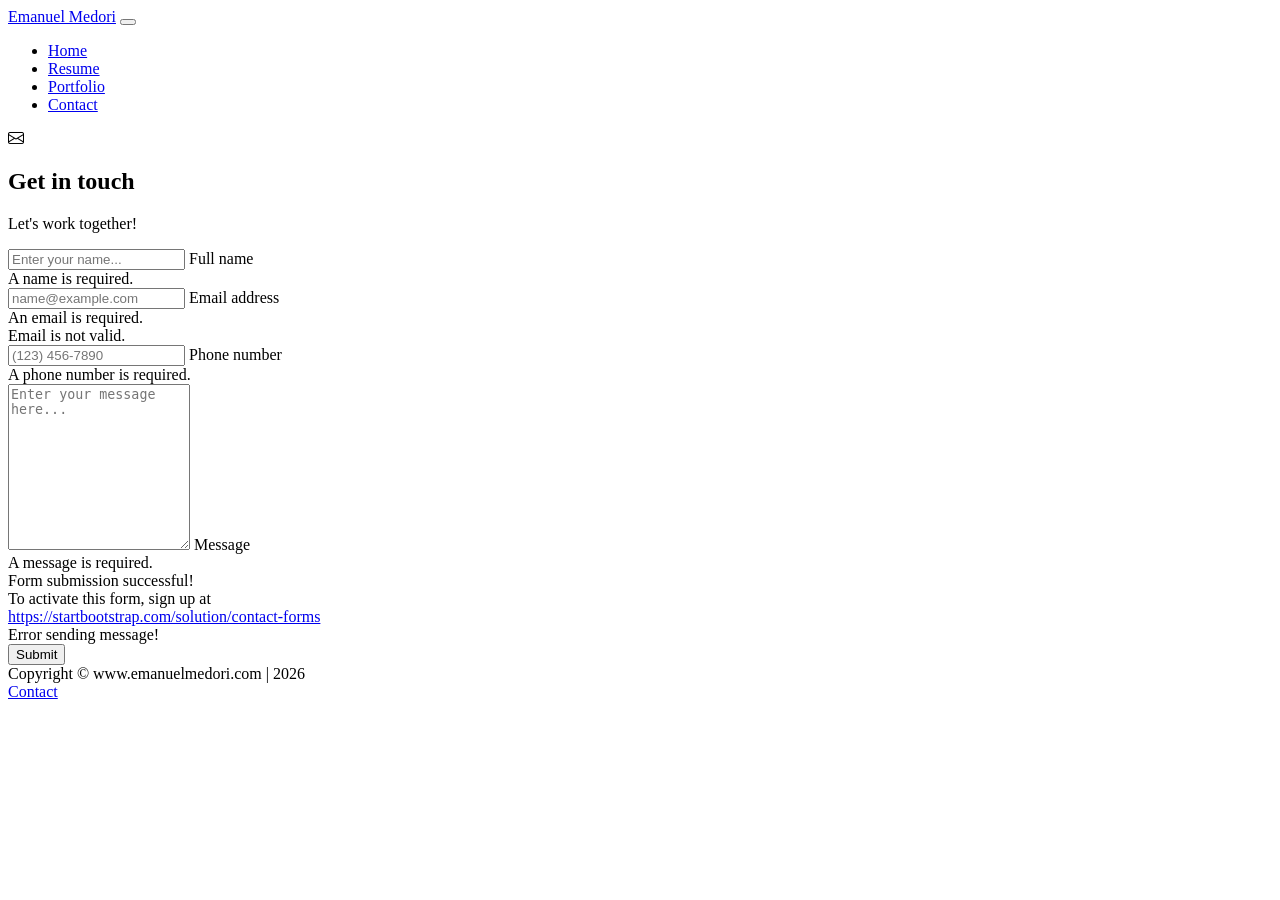
==== contact.html @ 37f16892 "Add files via upload" ====
<!DOCTYPE html>
<html lang="en">
    <head>
        <meta charset="utf-8" />
        <meta name="viewport" content="width=device-width, initial-scale=1, shrink-to-fit=no" />
        <meta name="description" content />
        <meta name="author" content />
        <title>Emanuel MedorI – Resume Website</title>
        <!-- Favicon-->
        <link rel="icon" type="image/x-icon" href="assets/favicon.ico" />
        <!-- Custom Google font-->
        <link rel="preconnect" href="https://fonts.googleapis.com" />
        <link rel="preconnect" href="https://fonts.gstatic.com" crossorigin />
        <link href="https://fonts.googleapis.com/css2?family=Plus+Jakarta+Sans:wght@100;200;300;400;500;600;700;800;900&amp;display=swap" rel="stylesheet" />
        <!-- Bootstrap icons-->
        <link href="https://cdn.jsdelivr.net/npm/bootstrap-icons@1.8.1/font/bootstrap-icons.css" rel="stylesheet" />
        <!-- Core theme CSS (includes Bootstrap)-->
        <link href="css/styles.css" rel="stylesheet" />
    </head>
    <body class="d-flex flex-column">
        <main class="flex-shrink-0">
            <!-- Navigation-->
            <nav class="navbar navbar-expand-lg navbar-light bg-white py-3">
                <div class="container px-5">
                    <a class="navbar-brand" href="index.html"><span class="fw-bolder text-primary">Emanuel Medori</span></a>
                    <button class="navbar-toggler" type="button" data-bs-toggle="collapse" data-bs-target="#navbarSupportedContent" aria-controls="navbarSupportedContent" aria-expanded="false" aria-label="Toggle navigation"><span class="navbar-toggler-icon"></span></button>
                    <div class="collapse navbar-collapse" id="navbarSupportedContent">
                        <ul class="navbar-nav ms-auto mb-2 mb-lg-0 small fw-bolder">
                            <li class="nav-item"><a class="nav-link" href="index.html">Home</a></li>
                            <li class="nav-item"><a class="nav-link" href="resume.html">Resume</a></li>
                            <li class="nav-item"><a class="nav-link" href="projects.html">Portfolio</a></li>
                            <li class="nav-item"><a class="nav-link" href="contact.html">Contact</a></li>
                        </ul>
                    </div>
                </div>
            </nav>
            <!-- Page content-->
            <section class="py-5">
                <div class="container px-5">
                    <!-- Contact form-->
                    <div class="bg-light rounded-4 py-5 px-4 px-md-5">
                        <div class="text-center mb-5">
                            <div class="feature bg-primary bg-gradient-primary-to-secondary text-white rounded-3 mb-3"><i class="bi bi-envelope"></i></div>
                            <h1 class="fw-bolder">Get in touch</h1>
                            <p class="lead fw-normal text-muted mb-0">Let's work together!</p>
                        </div>
                        <div class="row gx-5 justify-content-center">
                            <div class="col-lg-8 col-xl-6">
                                <!-- * * * * * * * * * * * * * * *-->
                                <!-- * * SB Forms Contact Form * *-->
                                <!-- * * * * * * * * * * * * * * *-->
                                <!-- This form is pre-integrated with SB Forms.-->
                                <!-- To make this form functional, sign up at-->
                                <!-- https://startbootstrap.com/solution/contact-forms-->
                                <!-- to get an API token!-->
                                <form id="contactForm" data-sb-form-api-token="API_TOKEN">
                                    <!-- Name input-->
                                    <div class="form-floating mb-3">
                                        <input class="form-control" id="name" type="text" placeholder="Enter your name..." data-sb-validations="required" />
                                        <label for="name">Full name</label>
                                        <div class="invalid-feedback" data-sb-feedback="name:required">A name is required.</div>
                                    </div>
                                    <!-- Email address input-->
                                    <div class="form-floating mb-3">
                                        <input class="form-control" id="email" type="email" placeholder="name@example.com" data-sb-validations="required,email" />
                                        <label for="email">Email address</label>
                                        <div class="invalid-feedback" data-sb-feedback="email:required">An email is required.</div>
                                        <div class="invalid-feedback" data-sb-feedback="email:email">Email is not valid.</div>
                                    </div>
                                    <!-- Phone number input-->
                                    <div class="form-floating mb-3">
                                        <input class="form-control" id="phone" type="tel" placeholder="(123) 456-7890" data-sb-validations="required" />
                                        <label for="phone">Phone number</label>
                                        <div class="invalid-feedback" data-sb-feedback="phone:required">A phone number is required.</div>
                                    </div>
                                    <!-- Message input-->
                                    <div class="form-floating mb-3">
                                        <textarea class="form-control" id="message" type="text" placeholder="Enter your message here..." style="height: 10rem" data-sb-validations="required"></textarea>
                                        <label for="message">Message</label>
                                        <div class="invalid-feedback" data-sb-feedback="message:required">A message is required.</div>
                                    </div>
                                    <!-- Submit success message-->
                                    <!---->
                                    <!-- This is what your users will see when the form-->
                                    <!-- has successfully submitted-->
                                    <div class="d-none" id="submitSuccessMessage">
                                        <div class="text-center mb-3">
                                            <div class="fw-bolder">Form submission successful!</div>
                                            To activate this form, sign up at
                                            <br />
                                            <a href="https://startbootstrap.com/solution/contact-forms">https://startbootstrap.com/solution/contact-forms</a>
                                        </div>
                                    </div>
                                    <!-- Submit error message-->
                                    <!---->
                                    <!-- This is what your users will see when there is-->
                                    <!-- an error submitting the form-->
                                    <div class="d-none" id="submitErrorMessage"><div class="text-center text-danger mb-3">Error sending message!</div></div>
                                    <!-- Submit Button-->
                                    <div class="d-grid"><button class="btn btn-primary btn-lg disabled" id="submitButton" type="submit">Submit</button></div>
                                </form>
                            </div>
                        </div>
                    </div>
                </div>
            </section>
        </main>
        <!-- Footer-->
        <footer class="bg-white py-4 mt-auto">
            <div class="container px-5">
                <div class="row align-items-center justify-content-between flex-column flex-sm-row">
                    <div class="col-auto"><div class="small m-0">Copyright &copy; www.emanuelmedori.com | 2026</div></div>
                    <div class="col-auto">
                        <!-- <a class="small" href="#!">Privacy</a> -->
                        <!-- <span class="mx-1">&middot;</span> -->
                        <!-- <a class="small" href="#!">Terms</a>
                        <span class="mx-1">&middot;</span> -->
                        <a class="small" href="#!">Contact</a>
                    </div>
                </div>
            </div>
        </footer>
        <!-- Bootstrap core JS-->
        <script src="https://cdn.jsdelivr.net/npm/bootstrap@5.2.3/dist/js/bootstrap.bundle.min.js"></script>
        <!-- Core theme JS-->
        <script src="js/scripts.js"></script>
        <!-- * * * * * * * * * * * * * * * * * * * * * * * * * * * * * * * * * * * * * * * *-->
        <!-- * *                               SB Forms JS                               * *-->
        <!-- * * Activate your form at https://startbootstrap.com/solution/contact-forms * *-->
        <!-- * * * * * * * * * * * * * * * * * * * * * * * * * * * * * * * * * * * * * * * *-->
        <script src="https://cdn.startbootstrap.com/sb-forms-latest.js"></script>
    </body>
</html>
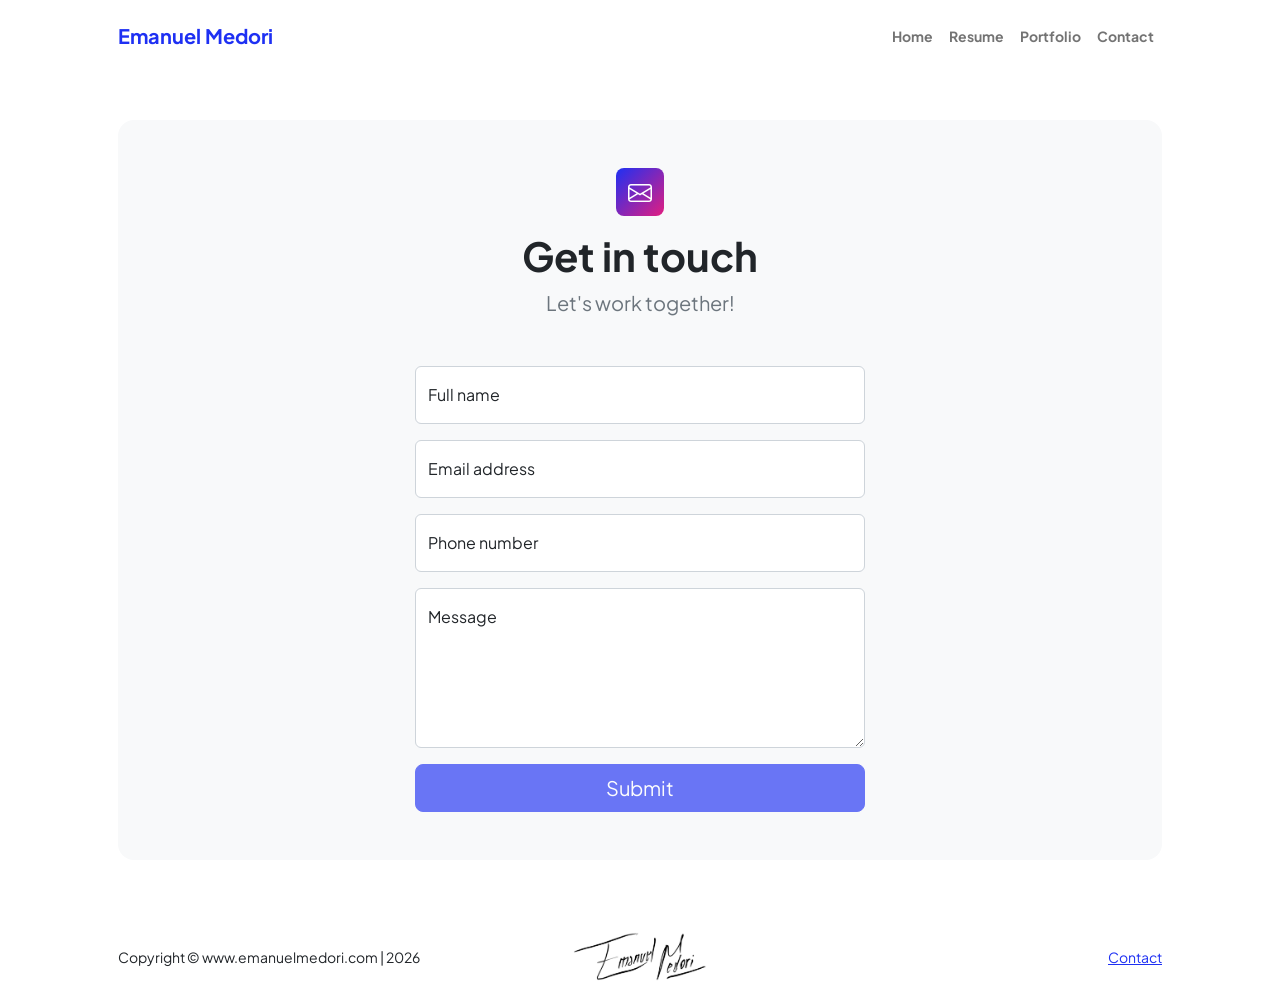
==== commit 87d2d93d: "Update contact.html" ====
--- a/contact.html
+++ b/contact.html
@@ -106,20 +106,28 @@
             </section>
         </main>
         <!-- Footer-->
-        <footer class="bg-white py-4 mt-auto">
-            <div class="container px-5">
-                <div class="row align-items-center justify-content-between flex-column flex-sm-row">
-                    <div class="col-auto"><div class="small m-0">Copyright &copy; www.emanuelmedori.com | 2026</div></div>
-                    <div class="col-auto">
-                        <!-- <a class="small" href="#!">Privacy</a> -->
-                        <!-- <span class="mx-1">&middot;</span> -->
-                        <!-- <a class="small" href="#!">Terms</a>
-                        <span class="mx-1">&middot;</span> -->
-                        <a class="small" href="#!">Contact</a>
-                    </div>
-                </div>
-            </div>
-        </footer>
+		<footer class="bg-white py-4 mt-auto">
+    		<div class="container px-5">
+       				<div class="row align-items-center">
+
+           			<div class="col text-start">
+               			<div class="small">
+                   		 	Copyright &copy; www.emanuelmedori.com | 2026
+                		</div>
+            		</div>
+
+           			<div class="col text-center">
+               			<a href="index.html">
+                   		 	<img src="assets/emanuelsignature.png" alt="Emanuel Medori signature" height="50">
+               			</a>
+            		</div>
+
+           			<div class="col text-end">
+                		<a class="small" href="contact.html">Contact</a>
+            		</div>
+        		</div>
+    		</div>
+		</footer>
         <!-- Bootstrap core JS-->
         <script src="https://cdn.jsdelivr.net/npm/bootstrap@5.2.3/dist/js/bootstrap.bundle.min.js"></script>
         <!-- Core theme JS-->
